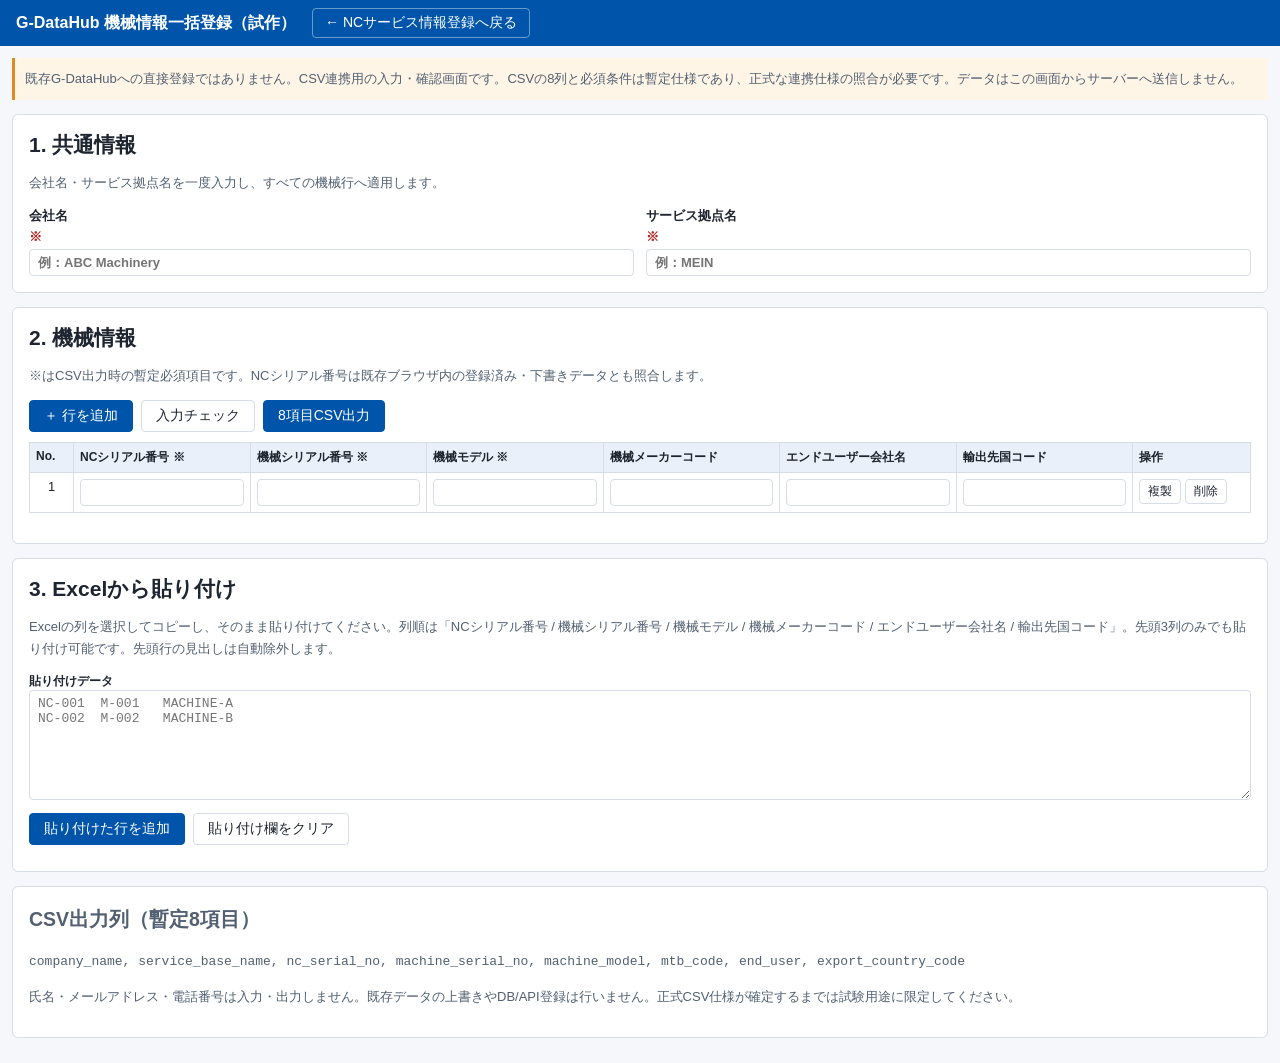
==== bulk_registration.html @ dbdc5f8f "feat: add bulk machine registration CSV draft UI" ====
<!doctype html>
<html lang="ja">
<head>
  <meta charset="UTF-8" />
  <meta name="viewport" content="width=device-width, initial-scale=1.0" />
  <title>G-DataHub 機械情報一括登録（試作）</title>
  <link rel="stylesheet" href="css/style.css" />
  <style>
    header a {color:#fff; text-decoration:none; border:1px solid #ffffff66; border-radius:4px; padding:5px 12px}
    .bulk-panel {background:#fff;border:1px solid #d7dce6;border-radius:6px;padding:16px;margin:14px 0}
    .bulk-row {display:grid;grid-template-columns:repeat(2,minmax(170px,1fr));gap:12px}
    .bulk-row label {font-size:13px}
    .bulk-note {font-size:13px;color:#526071;line-height:1.7}
    .bulk-scroll {overflow-x:auto}
    .bulk-scroll table {min-width:1150px;width:100%;border-collapse:collapse}
    .bulk-scroll th,.bulk-scroll td {border:1px solid #d7dce6;padding:6px;vertical-align:top}
    .bulk-scroll th {background:#eaf0f9;font-size:12px}
    .bulk-scroll td input {min-width:130px}
    .bulk-scroll td:first-child {min-width:44px;text-align:center}
    .bulk-scroll td:last-child {min-width:118px;white-space:nowrap}
    .bulk-error {color:#ae2323;font-size:12px;white-space:normal}
    .bulk-actions {display:flex;gap:8px;flex-wrap:wrap;align-items:center;margin:10px 0}
    .bulk-warning {background:#fff5e7;padding:10px;border-left:3px solid #dd8b23}
    .bulk-summary {font-weight:600;margin:10px 0;white-space:pre-wrap}
    #bulk-alerts {white-space:pre-line;color:#ae2323}
    #bulk-paste {width:100%;min-height:110px;font-family:Consolas,monospace;font-size:13px}
    .bulk-required {color:#b32424}
    @media(max-width:650px){.bulk-row{grid-template-columns:1fr}}
  </style>
</head>
<body>
<header>
  <h1>G-DataHub 機械情報一括登録（試作）</h1>
  <nav><a href="index.html">← NCサービス情報登録へ戻る</a></nav>
</header>
<main>
  <div class="bulk-warning bulk-note">既存G-DataHubへの直接登録ではありません。CSV連携用の入力・確認画面です。CSVの8列と必須条件は暫定仕様であり、正式な連携仕様の照合が必要です。データはこの画面からサーバーへ送信しません。</div>
  <section class="bulk-panel">
    <h2>1. 共通情報</h2>
    <p class="bulk-note">会社名・サービス拠点名を一度入力し、すべての機械行へ適用します。</p>
    <div class="bulk-row">
      <label>会社名 <span class="bulk-required">※</span><input id="bulk-company" maxlength="100" autocomplete="organization" placeholder="例：ABC Machinery" /></label>
      <label>サービス拠点名 <span class="bulk-required">※</span><input id="bulk-service" maxlength="100" placeholder="例：MEIN" /></label>
    </div>
  </section>
  <section class="bulk-panel">
    <h2>2. 機械情報</h2>
    <p class="bulk-note">※はCSV出力時の暫定必須項目です。NCシリアル番号は既存ブラウザ内の登録済み・下書きデータとも照合します。</p>
    <div class="bulk-actions">
      <button type="button" id="bulk-add" class="btn-primary">＋ 行を追加</button>
      <button type="button" id="bulk-check">入力チェック</button>
      <button type="button" id="bulk-export" class="btn-primary">8項目CSV出力</button>
    </div>
    <div class="bulk-scroll">
      <table aria-label="機械一括登録">
        <thead><tr><th>No.</th><th>NCシリアル番号 ※</th><th>機械シリアル番号 ※</th><th>機械モデル ※</th><th>機械メーカーコード</th><th>エンドユーザー会社名</th><th>輸出先国コード</th><th>操作</th></tr></thead>
        <tbody id="bulk-tbody"></tbody>
      </table>
    </div>
    <p class="bulk-summary" id="bulk-summary" role="status"></p>
    <p id="bulk-alerts" role="alert"></p>
  </section>
  <section class="bulk-panel">
    <h2>3. Excelから貼り付け</h2>
    <p class="bulk-note">Excelの列を選択してコピーし、そのまま貼り付けてください。列順は「NCシリアル番号 / 機械シリアル番号 / 機械モデル / 機械メーカーコード / エンドユーザー会社名 / 輸出先国コード」。先頭3列のみでも貼り付け可能です。先頭行の見出しは自動除外します。</p>
    <label for="bulk-paste">貼り付けデータ</label>
    <textarea id="bulk-paste" placeholder="NC-001&#9;M-001&#9;MACHINE-A&#10;NC-002&#9;M-002&#9;MACHINE-B"></textarea>
    <div class="bulk-actions">
      <button type="button" id="bulk-import" class="btn-primary">貼り付けた行を追加</button>
      <button type="button" id="bulk-clear-paste">貼り付け欄をクリア</button>
    </div>
  </section>
  <section class="bulk-panel bulk-note">
    <h2>CSV出力列（暫定8項目）</h2>
    <p><code>company_name, service_base_name, nc_serial_no, machine_serial_no, machine_model, mtb_code, end_user, export_country_code</code></p>
    <p>氏名・メールアドレス・電話番号は入力・出力しません。既存データの上書きやDB/API登録は行いません。正式CSV仕様が確定するまでは試験用途に限定してください。</p>
  </section>
</main>
<script type="module">
import { getRecords, getDrafts } from './js/state.js';

const FIELDS = ['nc_serial_no', 'machine_serial_no', 'machine_model', 'mtb_code', 'end_user', 'export_country_code'];
const HEADERS = ['company_name', 'service_base_name', ...FIELDS];
const LABELS = ['NCシリアル番号', '機械シリアル番号', '機械モデル', '機械メーカーコード', 'エンドユーザー会社名', '輸出先国コード'];
const LIMITS = [60, 100, 100, 100, 100, 20];
const REQUIRED = [0, 1, 2];
const tbody = document.getElementById('bulk-tbody');
const alerts = document.getElementById('bulk-alerts');
const summary = document.getElementById('bulk-summary');

function fieldInput(value, i) {
  const input = document.createElement('input');
  input.type = 'text';
  input.dataset.field = FIELDS[i];
  input.maxLength = LIMITS[i];
  input.value = value || '';
  input.setAttribute('aria-label', LABELS[i]);
  input.addEventListener('input', () => { summary.textContent = '入力変更あり — 出力前に再チェック'; alerts.textContent = ''; });
  return input;
}
function addRow(values = []) {
  const tr = document.createElement('tr');
  const number = document.createElement('td');
  number.className = 'bulk-number';
  tr.appendChild(number);
  FIELDS.forEach((_, i) => {
    const td = document.createElement('td');
    td.appendChild(fieldInput(values[i], i));
    tr.appendChild(td);
  });
  const actions = document.createElement('td');
  const duplicate = document.createElement('button');
  duplicate.type = 'button';
  duplicate.className = 'btn-sm';
  duplicate.textContent = '複製';
  duplicate.addEventListener('click', () => { addRow(readRow(tr)); check(); });
  const remove = document.createElement('button');
  remove.type = 'button';
  remove.className = 'btn-sm';
  remove.textContent = '削除';
  remove.addEventListener('click', () => { tr.remove(); renumber(); check(); });
  actions.append(duplicate, document.createTextNode(' '), remove);
  tr.appendChild(actions);
  tbody.appendChild(tr);
  renumber();
  return tr;
}
function renumber() {
  [...tbody.rows].forEach((r, i) => { r.querySelector('.bulk-number').textContent = String(i + 1); });
}
function readRow(tr) {
  return FIELDS.map(key => tr.querySelector('[data-field="' + key + '"]').value.trim());
}
function normalizeSerial(value) {
  // Compare only: preserve the original serial text in the CSV.
  return value.trim().toLocaleUpperCase('en-US');
}
function check() {
  const records = [...getRecords(), ...getDrafts()];
  const oldSerials = new Set(records.map(r => normalizeSerial(String(r.nc_serial_no || ''))).filter(Boolean));
  const seen = new Set();
  let bad = 0;
  const messages = [];
  const company = document.getElementById('bulk-company').value.trim();
  const service = document.getElementById('bulk-service').value.trim();
  if (!company) messages.push('共通情報：会社名が未入力です。');
  if (!service) messages.push('共通情報：サービス拠点名が未入力です。');
  if (!tbody.rows.length) messages.push('機械情報の行がありません。');
  const values = [];
  [...tbody.rows].forEach((tr, index) => {
    const row = readRow(tr);
    const errors = [];
    REQUIRED.forEach(i => { if (!row[i]) errors.push(LABELS[i] + 'が未入力'); });
    row.forEach((v, i) => { if (v.length > LIMITS[i]) errors.push(LABELS[i] + 'が長すぎます'); });
    const serial = normalizeSerial(row[0]);
    if (serial) {
      if (seen.has(serial)) errors.push('入力内でNCシリアル番号が重複');
      if (oldSerials.has(serial)) errors.push('ブラウザ内の既存NCシリアル番号と重複');
      seen.add(serial);
    }
    const previous = tr.querySelector('.bulk-error');
    if (previous) previous.remove();
    if (errors.length) {
      bad++;
      const td = tr.cells[1];
      const msg = document.createElement('div');
      msg.className = 'bulk-error';
      msg.textContent = errors.join('／');
      td.appendChild(msg);
      messages.push((index + 1) + '行目：' + errors.join('／'));
    }
    values.push(row);
  });
  const ok = !messages.length;
  summary.textContent = '合計 ' + values.length + ' 行 / 行エラー ' + bad + ' 行 / ' + (ok ? '出力可能' : 'CSV出力不可');
  alerts.textContent = messages.join('\n');
  return ok ? {company, service, values} : null;
}
function parsePaste(raw) {
  const lines = raw.replace(/\r\n?/g, '\n').split('\n').filter(s => s.trim());
  const items = [];
  for (let i = 0; i < lines.length; i++) {
    const columns = lines[i].split('\t').map(s => s.trim().replace(/^"(.*)"$/, '$1').replace(/""/g, '"'));
    if (i === 0 && /^(nc_serial_no|ncシリアル番号|ncシリアル|nc serial)/i.test(columns[0])) continue;
    if (columns.length < 3 || columns.length > 6) throw new Error((i + 1) + '行目：3～6列のタブ区切りで貼り付けてください。');
    items.push(columns);
  }
  return items;
}
function csvCell(value) {
  let text = String(value ?? '');
  // Prevent spreadsheet formula execution on opening untrusted CSV cells.
  if (/^[\s]*[=+\-@]/.test(text)) text = "'" + text;
  return '"' + text.replace(/"/g, '""') + '"';
}
function exportCsv() {
  const valid = check();
  if (!valid) return;
  const rows = [HEADERS, ...valid.values.map(row => [valid.company, valid.service, ...row])];
  const csv = '\ufeff' + rows.map(row => row.map(csvCell).join(',')).join('\r\n') + '\r\n';
  const blob = new Blob([csv], {type:'text/csv;charset=utf-8'});
  const url = URL.createObjectURL(blob);
  const anchor = document.createElement('a');
  anchor.href = url;
  anchor.download = 'GDH_machine_bulk_registration_draft.csv';
  document.body.appendChild(anchor);
  anchor.click();
  anchor.remove();
  setTimeout(() => URL.revokeObjectURL(url), 1000);
}
document.getElementById('bulk-add').addEventListener('click', () => addRow());
document.getElementById('bulk-check').addEventListener('click', check);
document.getElementById('bulk-export').addEventListener('click', exportCsv);
document.getElementById('bulk-import').addEventListener('click', () => {
  try {
    const data = parsePaste(document.getElementById('bulk-paste').value);
    if (!data.length) throw new Error('貼り付けデータがありません。');
    if (tbody.rows.length === 1 && readRow(tbody.rows[0]).every(s => !s)) tbody.innerHTML = '';
    data.forEach(row => addRow(row));
    document.getElementById('bulk-paste').value = '';
    check();
  } catch (error) { alerts.textContent = error.message; }
});
document.getElementById('bulk-clear-paste').addEventListener('click', () => {
  document.getElementById('bulk-paste').value = '';
});
['bulk-company', 'bulk-service'].forEach(id => {
  document.getElementById(id).addEventListener('input', () => {
    summary.textContent = '共通情報変更あり — 出力前に再チェック';
    alerts.textContent = '';
  });
});
addRow();
</script>
</body>
</html>
---- css/style.css ----
/* ============================================================
   NCサービス情報登録システム – スタイルシート
   ============================================================ */

:root {
  --c-bg:      #f5f7fb;
  --c-surface: #ffffff;
  --c-border:  #d7dce6;
  --c-text:    #1e2430;
  --c-muted:   #687080;
  --c-primary: #0055aa;
  --c-primary-hover: #003d80;
  --c-danger:  #c0392b;
  --c-warn:    #e67e22;
  --c-success: #0a6a2f;
  --c-step-done: #2ecc71;
  font-family: "Segoe UI", "Hiragino Kaku Gothic ProN", Meiryo, sans-serif;
  font-size: 14px;
}

*, *::before, *::after { box-sizing: border-box; }

body {
  margin: 0;
  background: var(--c-bg);
  color: var(--c-text);
}

/* ---- Header / Nav ---- */
header {
  background: var(--c-primary);
  color: #fff;
  padding: 8px 16px;
  display: flex;
  align-items: center;
  gap: 16px;
  flex-wrap: wrap;
}

header h1 { margin: 0; font-size: 16px; white-space: nowrap; }

header nav { display: flex; gap: 8px; flex-wrap: wrap; }

header nav button {
  background: rgba(255,255,255,.15);
  color: #fff;
  border: 1px solid rgba(255,255,255,.35);
  border-radius: 4px;
  padding: 4px 12px;
  cursor: pointer;
  font-size: 13px;
}
header nav button:hover { background: rgba(255,255,255,.3); }

/* ---- Main layout ---- */
main { max-width: 1300px; margin: 0 auto; padding: 12px; }

h2 { margin: 0 0 10px; }
h3 { margin: 0 0 8px; }

/* ---- Screen switcher ---- */
.screen { display: none; }
.screen.active { display: block; }

/* ---- Buttons ---- */
button, .btn {
  font: inherit;
  padding: 6px 14px;
  border: 1px solid var(--c-border);
  border-radius: 4px;
  cursor: pointer;
  background: var(--c-surface);
  color: var(--c-text);
}
button:disabled { opacity: .45; cursor: not-allowed; }

.btn-primary { background: var(--c-primary); color: #fff; border-color: var(--c-primary); }
.btn-primary:hover:not(:disabled) { background: var(--c-primary-hover); }
.btn-danger  { background: var(--c-danger);  color: #fff; border-color: var(--c-danger); }
.btn-sm { padding: 3px 8px; font-size: 12px; }

/* ---- Forms ---- */
input, select, textarea {
  font: inherit;
  padding: 5px 8px;
  border: 1px solid var(--c-border);
  border-radius: 4px;
  background: var(--c-surface);
  width: 100%;
}
textarea { min-height: 54px; resize: vertical; }
input[readonly] { background: #f0f2f6; color: var(--c-muted); }

label { display: flex; flex-direction: column; gap: 3px; font-size: 12px; font-weight: 600; }

.grid {
  display: grid;
  grid-template-columns: repeat(3, minmax(200px, 1fr));
  gap: 8px;
  padding: 8px 0;
}
.sub-grid {
  display: grid;
  grid-template-columns: repeat(3, minmax(160px, 1fr));
  gap: 6px;
  padding: 8px 0;
  border-top: 1px dashed var(--c-border);
  margin-top: 4px;
}
.full { grid-column: 1 / -1; }

.field-group {
  border: 1px solid var(--c-border);
  border-radius: 6px;
  background: var(--c-surface);
  padding: 10px;
  margin-bottom: 10px;
}
.field-group legend, .field-group h4 {
  font-weight: 700;
  font-size: 13px;
  color: var(--c-primary);
  margin: 0 0 6px;
}

.badge.required { background: #ffe4e4; color: #a10000; font-size: 10px; padding: 1px 6px; border-radius: 999px; margin-left: 4px; font-weight: normal; }

/* ---- Messages ---- */
.messages-box { display: none; padding: 8px; border-radius: 4px; margin: 8px 0; }
.msg-error   { color: var(--c-danger);  margin: 2px 0; font-weight: 600; }
.msg-warning { color: var(--c-warn);    margin: 2px 0; }

/* ---- Step indicator ---- */
.step-indicator {
  display: flex;
  align-items: center;
  margin-bottom: 16px;
  flex-wrap: wrap;
  gap: 4px;
}
.step-item {
  display: flex;
  align-items: center;
  gap: 6px;
  padding: 6px 12px;
  border-radius: 20px;
  font-size: 12px;
  font-weight: 600;
  background: #e8ecf4;
  color: var(--c-muted);
  white-space: nowrap;
}
.step-item .step-num {
  width: 22px; height: 22px;
  border-radius: 50%;
  background: var(--c-border);
  color: var(--c-muted);
  display: flex; align-items: center; justify-content: center;
  font-size: 11px;
}
.step-item.done    { background: #e6f7ee; color: var(--c-success); }
.step-item.done .step-num { background: var(--c-step-done); color: #fff; }
.step-item.current { background: #dce8f7; color: var(--c-primary); }
.step-item.current .step-num { background: var(--c-primary); color: #fff; }
.step-sep { color: var(--c-muted); font-size: 16px; }

/* ---- Wizard ---- */
.wizard-step { display: none; }
.wizard-step.active { display: block; }

.wizard-actions {
  display: flex;
  gap: 8px;
  margin-top: 12px;
  flex-wrap: wrap;
}

/* ---- Contract table ---- */
.contract-table-wrapper {
  overflow-x: auto;
  border: 1px solid var(--c-border);
  border-radius: 6px;
  background: var(--c-surface);
}
#contract-table {
  border-collapse: collapse;
  width: 100%;
  min-width: 900px;
}
#contract-table th {
  background: #eef2f8;
  padding: 6px 6px;
  font-size: 12px;
  white-space: nowrap;
  border: 1px solid var(--c-border);
}
#contract-table td {
  border: 1px solid var(--c-border);
  padding: 4px 4px;
  vertical-align: middle;
}
#contract-table td input,
#contract-table td select,
#contract-table td textarea {
  width: 100%; min-width: 80px; font-size: 12px; padding: 3px 5px;
}
#contract-table td textarea { min-height: 40px; resize: vertical; }
.contract-end-date { color: var(--c-muted); font-size: 12px; white-space: nowrap; padding: 0 4px; }
.contract-row-no { text-align: center; font-weight: 700; color: var(--c-muted); font-size: 12px; }
.contract-row-actions { white-space: nowrap; }
.btn-copy-row, .btn-delete-row {
  background: none; border: none; cursor: pointer; font-size: 14px; padding: 2px;
}
.btn-copy-row:hover  { opacity: .75; }
.btn-delete-row:hover { color: var(--c-danger); }

/* ---- Record list table ---- */
.table-container { overflow-x: auto; margin-top: 10px; }
table { border-collapse: collapse; width: 100%; background: var(--c-surface); }
th, td {
  border: 1px solid var(--c-border);
  padding: 5px 8px;
  text-align: left;
  vertical-align: middle;
  font-size: 13px;
}
th { background: #eef2f8; font-weight: 700; white-space: nowrap; }
.row-actions { white-space: nowrap; display: flex; gap: 4px; }
.no-data { color: var(--c-muted); padding: 12px; text-align: center; }
.inactive-row { color: var(--c-muted); background: #fafafa; }

/* ---- Status badges ---- */
.status-badge {
  display: inline-block;
  padding: 2px 8px;
  border-radius: 10px;
  font-size: 11px;
  font-weight: 700;
  white-space: nowrap;
}
.status-draft      { background: #f0f0f0; color: #666; }
.status-basic      { background: #dce8f7; color: #0055aa; }
.status-install    { background: #e0f7e9; color: #1a7a3a; }
.status-contract   { background: #d5f5e3; color: #0a6a2f; }
.status-nocontract { background: #fef9e7; color: #9a7d0a; }
.status-warn       { background: #fdebd0; color: #935116; }
.status-done       { background: #d5f5e3; color: #0a6a2f; }

/* ---- Search panel ---- */
.search-panel {
  background: var(--c-surface);
  border: 1px solid var(--c-border);
  border-radius: 6px;
  padding: 10px;
  display: flex;
  gap: 10px;
  align-items: flex-end;
  flex-wrap: wrap;
  margin-bottom: 10px;
}
.search-fields {
  display: flex;
  gap: 10px;
  flex-wrap: wrap;
  flex: 1;
}
.search-fields label { min-width: 140px; }

/* ---- Screen header ---- */
.screen-header {
  display: flex;
  justify-content: space-between;
  align-items: center;
  margin-bottom: 12px;
  flex-wrap: wrap;
  gap: 8px;
}
.screen-header-actions { display: flex; gap: 8px; flex-wrap: wrap; }

/* ---- Confirmation screen ---- */
.confirm-section { margin-bottom: 14px; }
.confirm-section h4 { margin: 0 0 6px; color: var(--c-primary); font-size: 13px; border-bottom: 1px solid var(--c-border); padding-bottom: 4px; }
.confirm-table { border-collapse: collapse; width: 100%; }
.confirm-table th { background: #f5f7fb; width: 160px; padding: 4px 8px; font-weight: 600; font-size: 12px; color: var(--c-muted); }
.confirm-table td { padding: 4px 8px; font-size: 13px; }
.confirm-contract-table { border-collapse: collapse; width: 100%; font-size: 12px; }
.confirm-contract-table th, .confirm-contract-table td { border: 1px solid var(--c-border); padding: 4px 6px; }
.confirm-contract-table th { background: #eef2f8; }

/* ---- NC attributes display ---- */
.nc-attrs {
  background: #f5f7fb;
  border: 1px dashed var(--c-border);
  border-radius: 4px;
  padding: 8px;
  margin-top: 6px;
  display: grid;
  grid-template-columns: repeat(3, 1fr);
  gap: 4px;
}
.nc-attr-item { font-size: 12px; }
.nc-attr-item span { font-weight: 600; color: var(--c-muted); margin-right: 4px; }

/* ---- Modal ---- */
.modal {
  position: fixed; top: 50%; left: 50%;
  transform: translate(-50%, -50%);
  z-index: 1000;
  background: var(--c-surface);
  border: 1px solid var(--c-border);
  border-radius: 8px;
  padding: 20px;
  min-width: 340px;
  max-width: 95vw;
  box-shadow: 0 8px 32px rgba(0,0,0,.2);
}
.modal-backdrop {
  position: fixed; inset: 0;
  background: rgba(0,0,0,.35);
  z-index: 999;
}
.modal.hidden, .modal-backdrop.hidden { display: none; }
.modal h3 { margin: 0 0 12px; }
.modal-actions { display: flex; gap: 8px; margin-top: 12px; }
.modal label { margin-bottom: 8px; }

/* ---- Toast ---- */
.toast {
  position: fixed;
  bottom: 20px; right: 20px;
  padding: 10px 18px;
  border-radius: 6px;
  font-weight: 600;
  font-size: 13px;
  z-index: 2000;
  animation: fadeInOut 2.8s forwards;
  pointer-events: none;
}
.toast-success { background: #0a6a2f; color: #fff; }
.toast-error   { background: var(--c-danger); color: #fff; }
@keyframes fadeInOut {
  0%   { opacity: 0; transform: translateY(20px); }
  15%  { opacity: 1; transform: translateY(0); }
  75%  { opacity: 1; }
  100% { opacity: 0; }
}

/* ---- Master management tabs ---- */
.master-tabs {
  display: flex;
  gap: 6px;
  flex-wrap: wrap;
  border-bottom: 2px solid var(--c-border);
  padding-bottom: 0;
  margin-bottom: 12px;
}
.master-tab-btn {
  padding: 7px 14px;
  border: 1px solid var(--c-border);
  border-bottom: none;
  border-radius: 4px 4px 0 0;
  background: #f0f2f6;
  color: var(--c-muted);
  cursor: pointer;
  font-size: 13px;
  position: relative;
  bottom: -2px;
}
.master-tab-btn.active { background: var(--c-surface); color: var(--c-primary); font-weight: 700; border-bottom: 2px solid var(--c-surface); }

/* ---- S02 new-start ---- */
.start-form {
  max-width: 480px;
  background: var(--c-surface);
  border: 1px solid var(--c-border);
  border-radius: 8px;
  padding: 20px;
}

/* ---- S07 completion ---- */
.completion-box {
  text-align: center;
  padding: 40px 20px;
}
.completion-icon { font-size: 60px; }
.completion-actions { display: flex; gap: 10px; justify-content: center; flex-wrap: wrap; margin-top: 16px; }

/* ---- Responsive ---- */
@media (max-width: 900px) {
  .grid, .sub-grid { grid-template-columns: 1fr; }
  .nc-attrs { grid-template-columns: 1fr 1fr; }
  .search-fields { flex-direction: column; }
}
@media (max-width: 600px) {
  .step-indicator { gap: 2px; }
  .step-sep { display: none; }
  .nc-attrs { grid-template-columns: 1fr; }
}
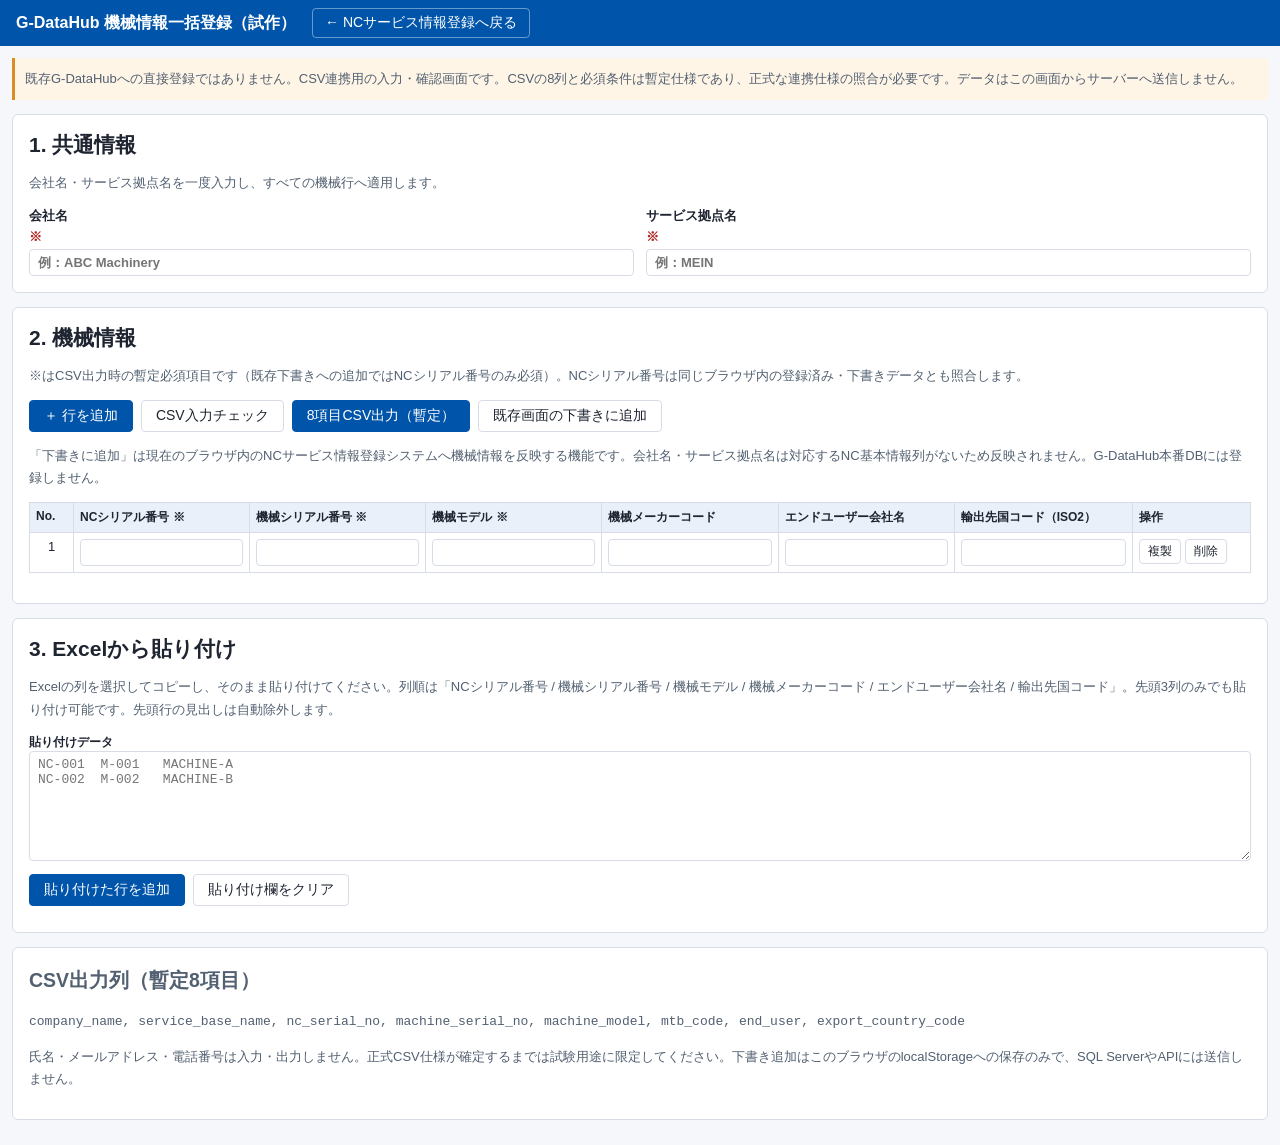
==== commit 00e7edac: "feat: stage bulk machine records in existing local draft workflow with master checks" ====
--- a/bulk_registration.html
+++ b/bulk_registration.html
@@ -45,15 +45,17 @@
   </section>
   <section class="bulk-panel">
     <h2>2. 機械情報</h2>
-    <p class="bulk-note">※はCSV出力時の暫定必須項目です。NCシリアル番号は既存ブラウザ内の登録済み・下書きデータとも照合します。</p>
+    <p class="bulk-note">※はCSV出力時の暫定必須項目です（既存下書きへの追加ではNCシリアル番号のみ必須）。NCシリアル番号は同じブラウザ内の登録済み・下書きデータとも照合します。</p>
     <div class="bulk-actions">
       <button type="button" id="bulk-add" class="btn-primary">＋ 行を追加</button>
-      <button type="button" id="bulk-check">入力チェック</button>
-      <button type="button" id="bulk-export" class="btn-primary">8項目CSV出力</button>
-    </div>
+      <button type="button" id="bulk-check">CSV入力チェック</button>
+      <button type="button" id="bulk-export" class="btn-primary">8項目CSV出力（暫定）</button>
+      <button type="button" id="bulk-save-drafts">既存画面の下書きに追加</button>
+    </div>
+    <p class="bulk-note">「下書きに追加」は現在のブラウザ内のNCサービス情報登録システムへ機械情報を反映する機能です。会社名・サービス拠点名は対応するNC基本情報列がないため反映されません。G-DataHub本番DBには登録しません。</p>
     <div class="bulk-scroll">
       <table aria-label="機械一括登録">
-        <thead><tr><th>No.</th><th>NCシリアル番号 ※</th><th>機械シリアル番号 ※</th><th>機械モデル ※</th><th>機械メーカーコード</th><th>エンドユーザー会社名</th><th>輸出先国コード</th><th>操作</th></tr></thead>
+        <thead><tr><th>No.</th><th>NCシリアル番号 ※</th><th>機械シリアル番号 ※</th><th>機械モデル ※</th><th>機械メーカーコード</th><th>エンドユーザー会社名</th><th>輸出先国コード（ISO2）</th><th>操作</th></tr></thead>
         <tbody id="bulk-tbody"></tbody>
       </table>
     </div>
@@ -73,17 +75,18 @@
   <section class="bulk-panel bulk-note">
     <h2>CSV出力列（暫定8項目）</h2>
     <p><code>company_name, service_base_name, nc_serial_no, machine_serial_no, machine_model, mtb_code, end_user, export_country_code</code></p>
-    <p>氏名・メールアドレス・電話番号は入力・出力しません。既存データの上書きやDB/API登録は行いません。正式CSV仕様が確定するまでは試験用途に限定してください。</p>
+    <p>氏名・メールアドレス・電話番号は入力・出力しません。正式CSV仕様が確定するまでは試験用途に限定してください。下書き追加はこのブラウザのlocalStorageへの保存のみで、SQL ServerやAPIには送信しません。</p>
   </section>
 </main>
 <script type="module">
-import { getRecords, getDrafts } from './js/state.js';
+import { getRecords, getDrafts, createNewRecord, addDraftBatch } from './js/state.js';
+import { loadMasters } from './js/master.js';
 
 const FIELDS = ['nc_serial_no', 'machine_serial_no', 'machine_model', 'mtb_code', 'end_user', 'export_country_code'];
 const HEADERS = ['company_name', 'service_base_name', ...FIELDS];
 const LABELS = ['NCシリアル番号', '機械シリアル番号', '機械モデル', '機械メーカーコード', 'エンドユーザー会社名', '輸出先国コード'];
-const LIMITS = [60, 100, 100, 100, 100, 20];
-const REQUIRED = [0, 1, 2];
+const LIMITS = [60, 100, 100, 50, 100, 2];
+const CSV_REQUIRED = [0, 1, 2];
 const tbody = document.getElementById('bulk-tbody');
 const alerts = document.getElementById('bulk-alerts');
 const summary = document.getElementById('bulk-summary');
@@ -135,7 +138,7 @@
   // Compare only: preserve the original serial text in the CSV.
   return value.trim().toLocaleUpperCase('en-US');
 }
-function check() {
+function check(mode = 'csv', masters = null) {
   const records = [...getRecords(), ...getDrafts()];
   const oldSerials = new Set(records.map(r => normalizeSerial(String(r.nc_serial_no || ''))).filter(Boolean));
   const seen = new Set();
@@ -143,14 +146,23 @@
   const messages = [];
   const company = document.getElementById('bulk-company').value.trim();
   const service = document.getElementById('bulk-service').value.trim();
-  if (!company) messages.push('共通情報：会社名が未入力です。');
-  if (!service) messages.push('共通情報：サービス拠点名が未入力です。');
+  if (mode === 'csv' && !company) messages.push('共通情報：会社名が未入力です。');
+  if (mode === 'csv' && !service) messages.push('共通情報：サービス拠点名が未入力です。');
   if (!tbody.rows.length) messages.push('機械情報の行がありません。');
   const values = [];
   [...tbody.rows].forEach((tr, index) => {
     const row = readRow(tr);
     const errors = [];
-    REQUIRED.forEach(i => { if (!row[i]) errors.push(LABELS[i] + 'が未入力'); });
+    (mode === 'csv' ? CSV_REQUIRED : [0]).forEach(i => {
+      if (!row[i]) errors.push(LABELS[i] + 'が未入力');
+    });
+    // When creating drafts, reject unknown/inactive codes rather than silently clearing them in the existing select boxes.
+    if (mode === 'draft' && masters) {
+      if (row[3] && !masters.mtb.some(m => m.code === row[3] && m.is_active !== false))
+        errors.push('機械メーカーコードがマスタに存在しないか無効');
+      if (row[5] && !masters.countries.some(m => m.code === row[5] && m.is_active !== false))
+        errors.push('輸出先国コードがISO2マスタに存在しないか無効');
+    }
     row.forEach((v, i) => { if (v.length > LIMITS[i]) errors.push(LABELS[i] + 'が長すぎます'); });
     const serial = normalizeSerial(row[0]);
     if (serial) {
@@ -172,7 +184,8 @@
     values.push(row);
   });
   const ok = !messages.length;
-  summary.textContent = '合計 ' + values.length + ' 行 / 行エラー ' + bad + ' 行 / ' + (ok ? '出力可能' : 'CSV出力不可');
+  summary.textContent = '合計 ' + values.length + ' 行 / 行エラー ' + bad + ' 行 / ' +
+    (mode === 'csv' ? (ok ? 'CSV出力可能（暫定）' : 'CSV出力不可') : (ok ? '下書き追加可能' : '下書き追加不可'));
   alerts.textContent = messages.join('\n');
   return ok ? {company, service, values} : null;
 }
@@ -194,7 +207,7 @@
   return '"' + text.replace(/"/g, '""') + '"';
 }
 function exportCsv() {
-  const valid = check();
+  const valid = check('csv');
   if (!valid) return;
   const rows = [HEADERS, ...valid.values.map(row => [valid.company, valid.service, ...row])];
   const csv = '\ufeff' + rows.map(row => row.map(csvCell).join(',')).join('\r\n') + '\r\n';
@@ -208,6 +221,35 @@
   anchor.remove();
   setTimeout(() => URL.revokeObjectURL(url), 1000);
 }
+async function saveToDrafts() {
+  const button = document.getElementById('bulk-save-drafts');
+  button.disabled = true;
+  try {
+    const masters = await loadMasters();
+    const valid = check('draft', masters);
+    if (!valid) return;
+    const question = valid.values.length + '件を、このブラウザのNCサービス情報登録システムの「下書き」に追加します。' +
+      '\n会社名とサービス拠点名は保存対象外です。\nG-DataHub本番DBには登録しません。続けますか？';
+    if (!window.confirm(question)) return;
+    const records = valid.values.map(row => {
+      const record = createNewRecord(row[0]);
+      FIELDS.forEach((field, i) => { record[field] = row[i]; });
+      return record;
+    });
+    const count = addDraftBatch(records);
+    summary.textContent = count + '件を下書きに保存しました。既存の画面から編集できます。';
+    alerts.textContent = '';
+    const next = document.createElement('a');
+    next.href = 'index.html';
+    next.textContent = 'NCサービス情報登録システムを開く →';
+    summary.append(' ', next);
+  } catch (e) {
+    alerts.textContent = '下書き保存できませんでした：' + String(e.message || e);
+  } finally {
+    button.disabled = false;
+  }
+}
+document.getElementById('bulk-save-drafts').addEventListener('click', saveToDrafts);
 document.getElementById('bulk-add').addEventListener('click', () => addRow());
 document.getElementById('bulk-check').addEventListener('click', check);
 document.getElementById('bulk-export').addEventListener('click', exportCsv);
